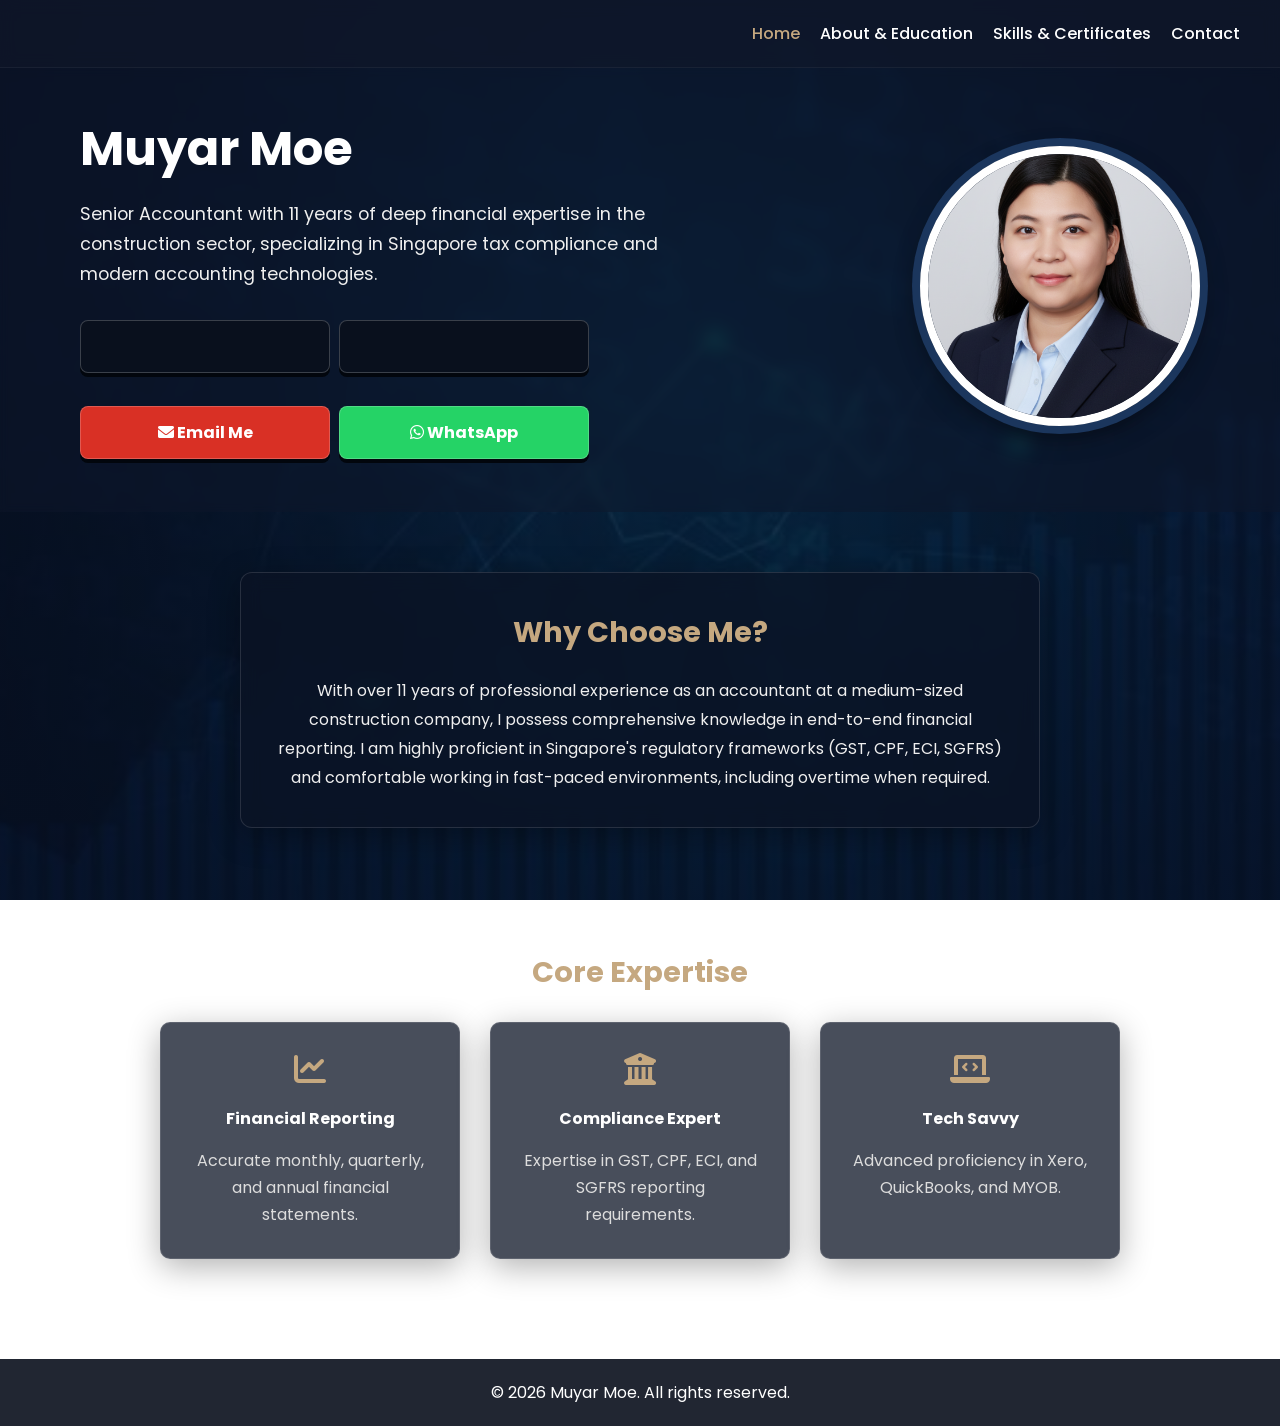
==== index.html @ dba0c088 "Update index.html" ====
<!DOCTYPE html>
<html lang="en">
<head>
    <meta charset="UTF-8">
    <meta name="viewport" content="width=device-width, initial-scale=1.0">
    <title>Muyar Moe | Senior Accountant</title>
    <link href="https://cdnjs.cloudflare.com/ajax/libs/font-awesome/6.0.0/css/all.min.css" rel="stylesheet">
    <link href="https://fonts.googleapis.com/css2?family=Poppins:wght@300;400;500;600;700&display=swap" rel="stylesheet">
    <style>
        :root { --deep-blue: #1B365D; --white: #FFFFFF; --text-dark: #2C3E50; --accent-gold: #C5A880; }
        * { margin: 0; padding: 0; box-sizing: border-box; font-family: 'Poppins', sans-serif; }
        
        /* နမူနာပုံစံတူ အလင်းအမှောင်နှင့် ဂရပ်လိုင်း ရေစာနောက်ခံ */
        body { 
            background-image: linear-gradient(rgba(6, 16, 30, 0.75), rgba(6, 16, 30, 0.85)), url('Logo/page.jpg');
            background-size: cover;
            background-position: center;
            background-attachment: fixed;
            min-height: 100vh;
            color: #ffffff; 
            line-height: 1.7; 
        }
        
        /* Navbar */
        .navbar { background: rgba(15, 23, 42, 0.8); padding: 20px 40px; display: flex; justify-content: flex-end; align-items: center; backdrop-filter: blur(8px); border-bottom: 1px solid rgba(255,255,255,0.05); }
        .nav-links { display: flex; gap: 20px; }
        .nav-links a { color: var(--white); text-decoration: none; font-weight: 500; transition: 0.3s; }
        .nav-links a:hover, .nav-links a.active { color: var(--accent-gold); }

        /* Hero Section */
        .hero { display: flex; align-items: center; justify-content: space-between; padding: 40px 80px; gap: 40px; background: rgba(15, 23, 42, 0.5); color: var(--white); flex-wrap: wrap; backdrop-filter: blur(4px); }
        .hero-text-side { flex: 1; min-width: 300px; }
        .hero-text-side h1 { font-size: 3rem; margin-bottom: 10px; }
        .hero-text-side p { font-size: 1.1rem; color: #EFEFEF; max-width: 600px; margin-bottom: 25px; }
        
        /* Profile Image Ring Effect */
        .profile-img-container img {
            width: 280px;
            height: 280px;
            object-fit: cover;
            border-radius: 50%;
            border: 8px solid #FFFFFF; 
            box-shadow: 0 0 0 8px #1B365D, 0 10px 25px rgba(0,0,0,0.5); 
        }

        /* 3D ခလုတ် ပုံစံ */
        .btn {
            display: inline-block;
            padding: 12px 20px;
            margin: 5px 5px 5px 0;
            background-color: #09101d;
            color: #ffffff !important;
            text-decoration: none;
            font-weight: bold;
            border-radius: 8px;
            border: 1px solid rgba(255,255,255,0.2);
            box-shadow: 0 4px 0 #02060d;
            text-align: center;
            transition: all 0.1s ease;
            width: 250px;
            overflow: hidden;
        }
        .btn:active {
            box-shadow: 0 1px 0 #02060d;
            transform: translateY(3px);
        }

        /* စာသားပြေးနေစေရန် Animation */
        .marquee {
            overflow: hidden;
            white-space: nowrap;
            width: 100%;
        }
        .marquee span {
            display: inline-block;
            padding-left: 100%;
            color: #ffffff;
            font-weight: bold;
            animation: marquee 8s linear infinite;
        }
        @keyframes marquee {
            0% { transform: translate(0, 0); }
            100% { transform: translate(-100%, 0); }
        }

        .section-padding { padding: 60px 20px; }
        
        /* Transparent Cards */
        .transparent-card { 
            background: rgba(11, 19, 36, 0.75); 
            backdrop-filter: blur(10px);
            border: 1px solid rgba(255, 255, 255, 0.12);
            box-shadow: 0 8px 32px rgba(0, 0, 0, 0.3);
            color: white;
        }

        /* Expertise Grid */
        .expertise-grid { display: flex; justify-content: center; gap: 30px; flex-wrap: wrap; max-width: 1100px; margin: 0 auto; }
        .expertise-card { padding: 30px; border-radius: 10px; width: 300px; text-align: center; }

        footer { text-align: center; padding: 20px; background: rgba(9, 15, 28, 0.9); color: white; margin-top: 40px; }
    </style>
</head>
<body>

    <nav class="navbar">
        <div class="nav-links">
            <a href="index.html" class="active">Home</a>
            <a href="about.html">About & Education</a>
            <a href="skills.html">Skills & Certificates</a>
            <a href="contact.html">Contact</a>
        </div>
    </nav>

    <div class="hero">
        <div class="hero-text-side">
            <h1>Muyar Moe</h1>
            <p>Senior Accountant with 11 years of deep financial expertise in the construction sector, specializing in Singapore tax compliance and modern accounting technologies.</p>
            
            <div>
                <a href="CV/Muyar Accountant Resume.pdf" class="btn" download>
                    <div class="marquee"><span>📥 DOWNLOAD MY RESUME</span></div>
                </a>
                <a href="CV/Muyar Cover Letter.pdf" class="btn" download>
                    <div class="marquee"><span>📄 DOWNLOAD MY COVER LETTER</span></div>
                </a>
            </div>

            <!-- Email & WhatsApp Buttons -->
            <div style="margin-top: 15px;">
                <a href="mailto:muyarmoe2714@gmail.com" class="btn" style="background-color: #d93025;"><i class="fas fa-envelope"></i> Email Me</a>
                <a href="https://wa.me/6585979328" target="_blank" class="btn" style="background-color: #25d366;"><i class="fab fa-whatsapp"></i> WhatsApp</a>
            </div>
        </div>
        
        <div class="profile-img-container">
            <img src="Logo/Muyar Profile.png" alt="Muyar Moe" class="profile-img-final">
        </div>
    </div>

    <!-- Summary Section -->
    <section class="section-padding" style="text-align: center;">
        <div class="transparent-card" style="max-width: 800px; margin: 0 auto; padding: 35px; border-radius: 12px;">
            <h3 style="color: var(--accent-gold); font-size: 1.8rem; margin-bottom: 20px;">Why Choose Me?</h3>
            <p style="color: #EFEFEF; line-height: 1.8;">
                With over 11 years of professional experience as an accountant at a medium-sized construction company, I possess comprehensive knowledge in end-to-end financial reporting. 
                I am highly proficient in Singapore's regulatory frameworks (GST, CPF, ECI, SGFRS) and comfortable working in fast-paced environments, including overtime when required.
            </p>
        </div>
    </section>

    <!-- Expertise Section -->
    <section class="section-padding">
        <h3 style="color: var(--accent-gold); font-size: 1.8rem; text-align: center; margin-bottom: 25px;">Core Expertise</h3>
        <div class="expertise-grid">
            <div class="expertise-card transparent-card">
                <i class="fas fa-chart-line" style="font-size: 2rem; color: var(--accent-gold);"></i>
                <h4 style="margin: 15px 0; color: #fff;">Financial Reporting</h4>
                <p style="color: #ddd;">Accurate monthly, quarterly, and annual financial statements.</p>
            </div>
            <div class="expertise-card transparent-card">
                <i class="fas fa-university" style="font-size: 2rem; color: var(--accent-gold);"></i>
                <h4 style="margin: 15px 0; color: #fff;">Compliance Expert</h4>
                <p style="color: #ddd;">Expertise in GST, CPF, ECI, and SGFRS reporting requirements.</p>
            </div>
            <div class="expertise-card transparent-card">
                <i class="fas fa-laptop-code" style="font-size: 2rem; color: var(--accent-gold);"></i>
                <h4 style="margin: 15px 0; color: #fff;">Tech Savvy</h4>
                <p style="color: #ddd;">Advanced proficiency in Xero, QuickBooks, and MYOB.</p>
            </div>
        </div>
    </section>

    <footer>
        <p>&copy; 2026 Muyar Moe. All rights reserved.</p>
    </footer>

</body>
</html>
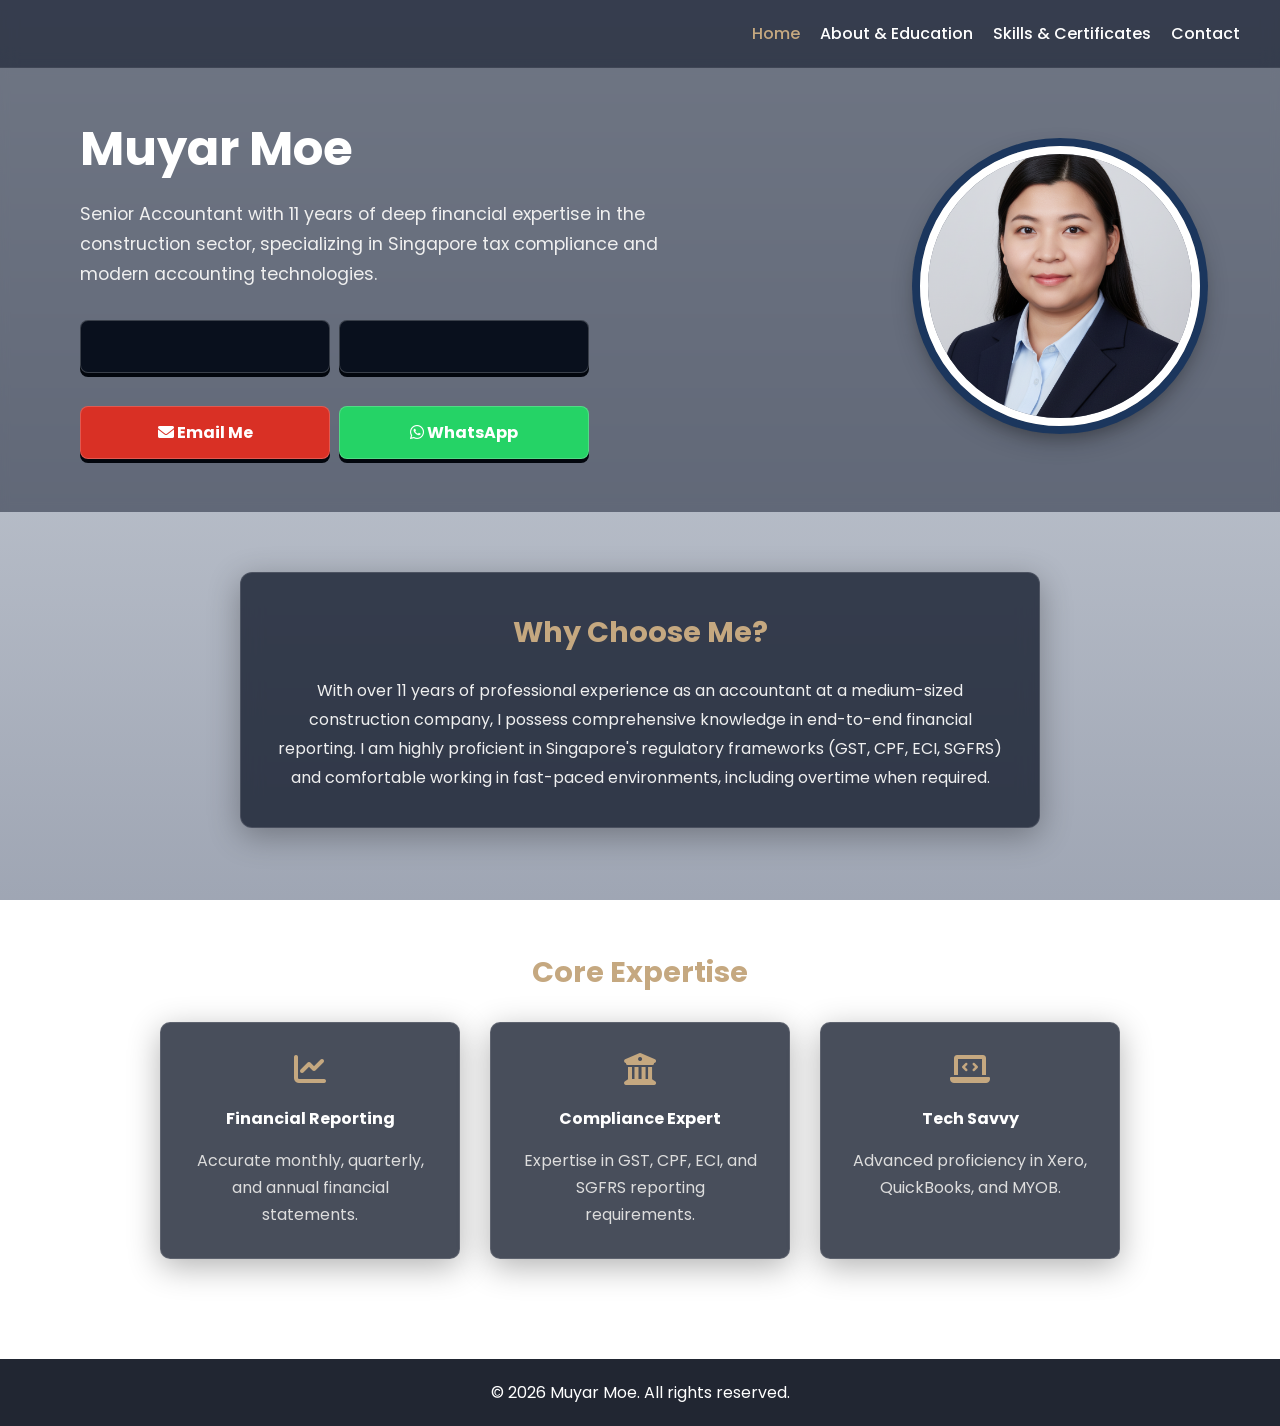
==== commit 25ff2294: "Update index.html" ====
--- a/index.html
+++ b/index.html
@@ -10,11 +10,11 @@
         :root { --deep-blue: #1B365D; --white: #FFFFFF; --text-dark: #2C3E50; --accent-gold: #C5A880; }
         * { margin: 0; padding: 0; box-sizing: border-box; font-family: 'Poppins', sans-serif; }
         
-        /* နမူနာပုံစံတူ အလင်းအမှောင်နှင့် ဂရပ်လိုင်း ရေစာနောက်ခံ */
-        body { 
-            background-image: linear-gradient(rgba(6, 16, 30, 0.75), rgba(6, 16, 30, 0.85)), url('Logo/page.jpg');
+       body { 
+            background-image: linear-gradient(rgba(27, 54, 93, 0.2), rgba(15, 32, 67, 0.4)), url('Logo/accounting-bg.jpg');
             background-size: cover;
             background-position: center;
+            background-repeat: no-repeat;
             background-attachment: fixed;
             min-height: 100vh;
             color: #ffffff; 
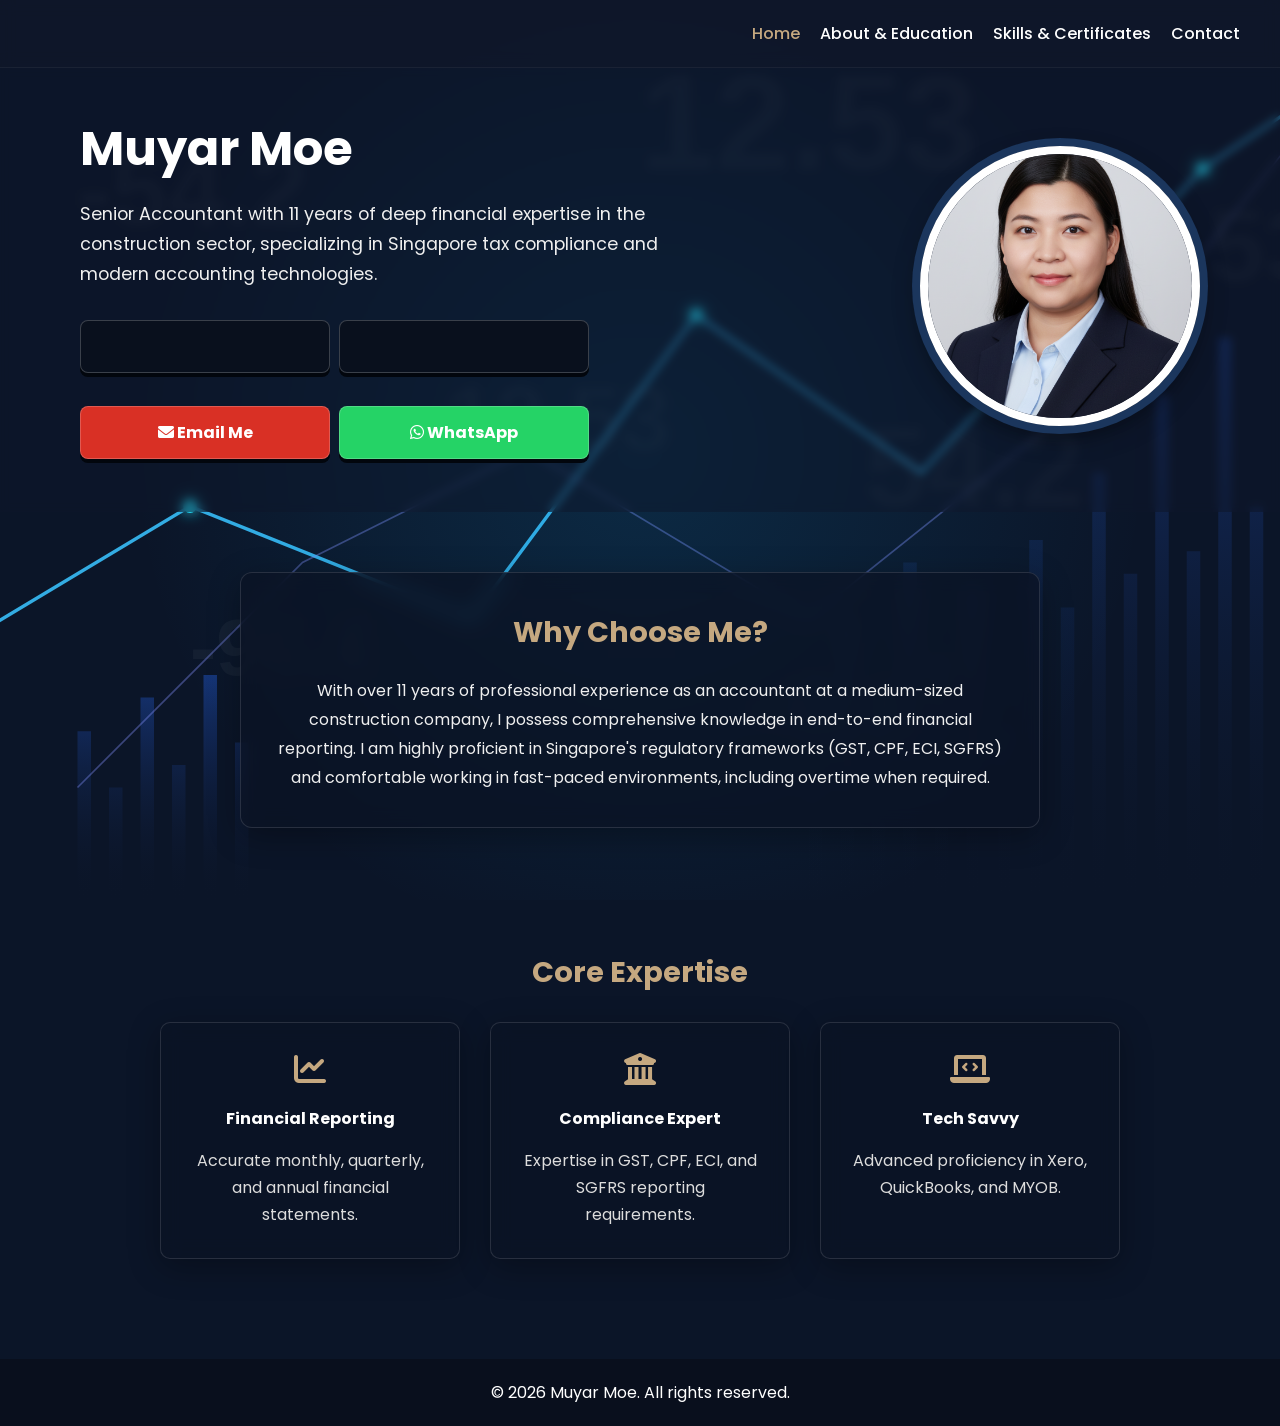
==== commit 4377b874: "Update index.html" ====
--- a/index.html
+++ b/index.html
@@ -10,8 +10,11 @@
         :root { --deep-blue: #1B365D; --white: #FFFFFF; --text-dark: #2C3E50; --accent-gold: #C5A880; }
         * { margin: 0; padding: 0; box-sizing: border-box; font-family: 'Poppins', sans-serif; }
         
-       body { 
-            background-image: linear-gradient(rgba(27, 54, 93, 0.2), rgba(15, 32, 67, 0.4)), url('Logo/accounting-bg.jpg');
+     body { 
+            background-color: #0b1528;
+            background-image: 
+                radial-gradient(circle at 50% 50%, rgba(14, 165, 233, 0.15) 0%, transparent 65%),
+                url("data:image/svg+xml,%3Csvg xmlns='http://www.w3.org/2000/svg' viewBox='0 0 1200 800' preserveAspectRatio='xMidYMid slice'%3E%3Cdefs%3E%3Cfilter id='glow' x='-20%25' y='-20%25' width='140%25' height='140%25'%3E%3CfeGaussianBlur stdDeviation='6' result='blur' /%3E%3CfeComposite in='SourceGraphic' in2='blur' operator='over' /%3E%3C/filter%3E%3ClinearGradient id='barGrad' x1='0' y1='0' x2='0' y2='1'%3E%3Cstop offset='0%25' stop-color='%232563eb' stop-opacity='0.4'/%3E%3Cstop offset='100%25' stop-color='%230f172a' stop-opacity='0'/%3E%3C/linearGradient%3E%3C/defs%3E%3C!-- Background Numbers --%3E%3Cg fill='%23ffffff' fill-opacity='0.04' font-family='sans-serif' font-weight='bold'%3E%3Ctext x='100' y='200' font-size='90'%3E-54.2%3C/text%3E%3Ctext x='600' y='150' font-size='120'%3E12.53%3C/text%3E%3Ctext x='400' y='400' font-size='80'%3E-12.53%3C/text%3E%3Ctext x='800' y='450' font-size='100'%3E54.2%3C/text%3E%3Ctext x='200' y='600' font-size='70'%3E-96.4%3C/text%3E%3Ctext x='950' y='250' font-size='90'%3E-12.53%3C/text%3E%3Ctext x='700' y='650' font-size='60'%3E-42.5%3C/text%3E%3C/g%3E%3C!-- Bar Charts --%3E%3Cpath d='M0 800 v-200 h12 v200 m16 0 v-250 h12 v250 m16 0 v-180 h12 v180 m16 0 v-300 h12 v300 m16 0 v-220 h12 v220 m16 0 v-280 h12 v280 m16 0 v-150 h12 v150 m16 0 v-320 h12 v320 m16 0 v-260 h12 v260 m16 0 v-380 h12 v380 m16 0 v-290 h12 v290 m16 0 v-450 h12 v450 m16 0 v-310 h12 v310 m16 0 v-500 h12 v500 m16 0 v-350 h12 v350 m16 0 v-550 h12 v550 m16 0 v-400 h12 v400' transform='translate(750, 0)' fill='url(%23barGrad)'/%3E%3Cpath d='M0 800 v-150 h12 v150 m16 0 v-100 h12 v100 m16 0 v-180 h12 v180 m16 0 v-120 h12 v120 m16 0 v-200 h12 v200 m16 0 v-140 h12 v140' transform='translate(100, 0)' fill='url(%23barGrad)'/%3E%3C!-- Line Charts --%3E%3Cpath d='M-50,600 L200,450 L450,550 L650,280 L850,420 L1100,150 L1250,50' fill='none' stroke='%2338bdf8' stroke-width='3' stroke-opacity='0.9'/%3E%3Cpath d='M100,700 L300,500 L500,400 L750,550 L1000,350 L1200,100' fill='none' stroke='%23818cf8' stroke-width='1.5' stroke-opacity='0.4'/%3E%3C!-- Glowing Nodes --%3E%3Cg filter='url(%23glow)' fill='%2322d3ee'%3E%3Ccircle cx='200' cy='450' r='6'/%3E%3Ccircle cx='650' cy='280' r='6'/%3E%3Ccircle cx='1100' cy='150' r='6'/%3E%3C/g%3E%3C/svg%3E");
             background-size: cover;
             background-position: center;
             background-repeat: no-repeat;
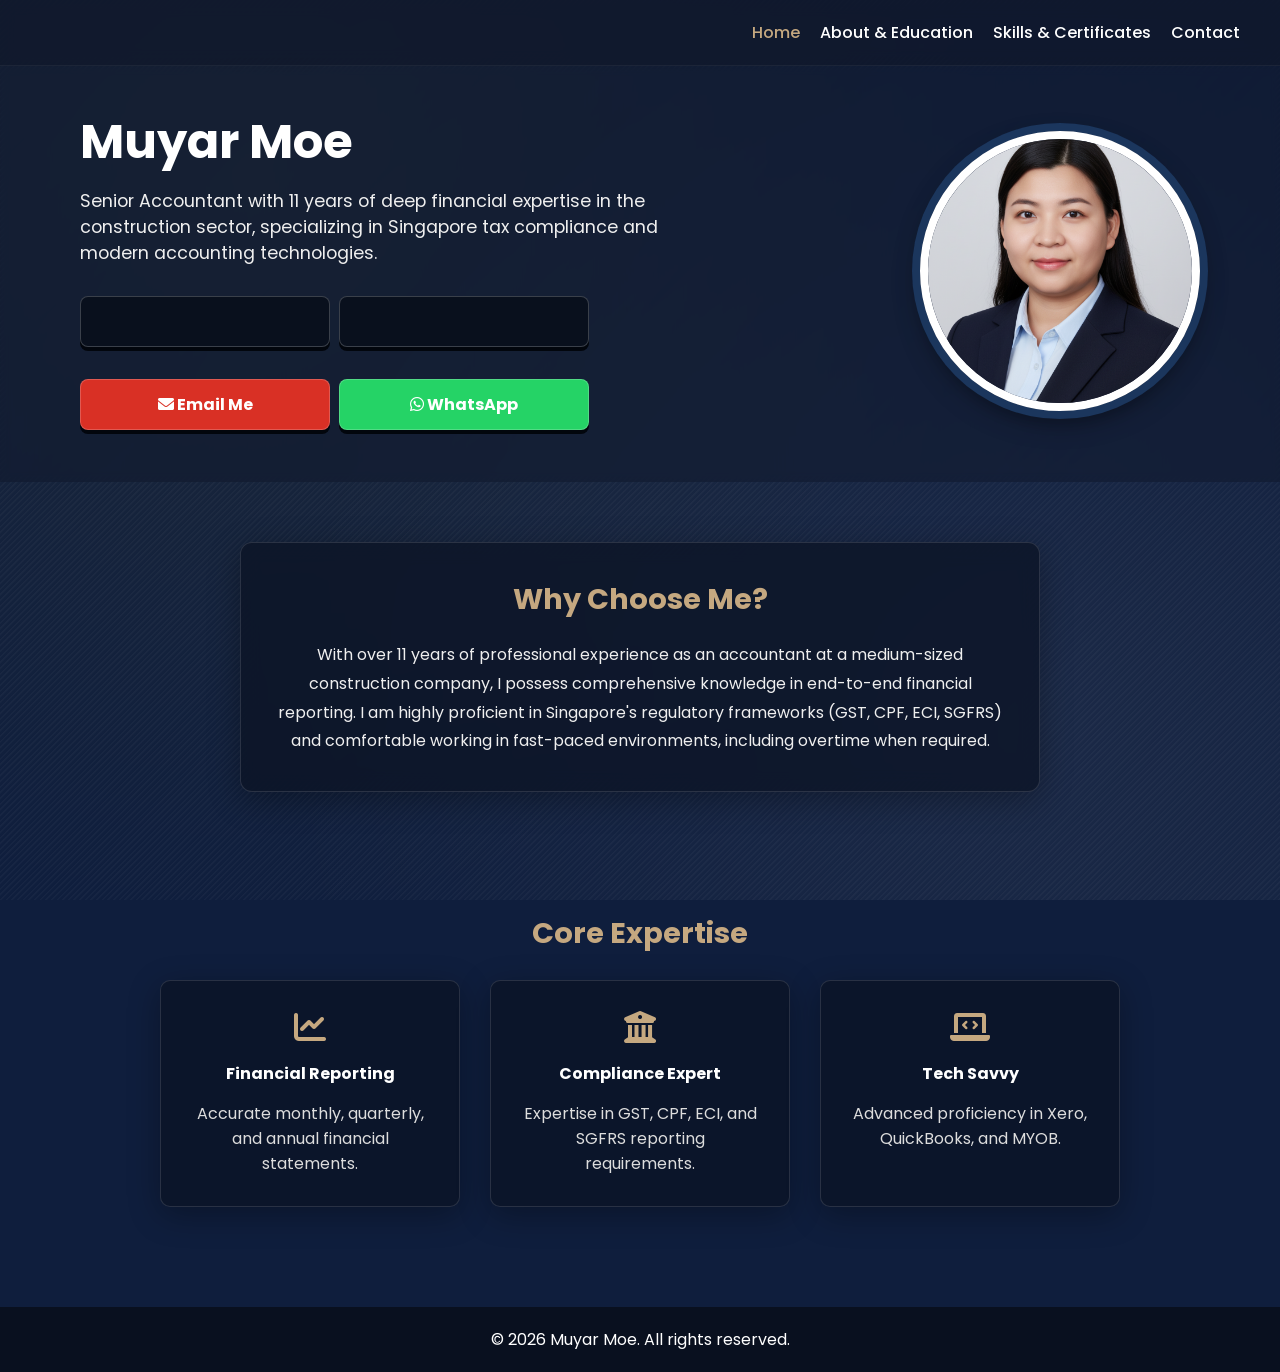
==== commit 38df40ed: "Update index.html" ====
--- a/index.html
+++ b/index.html
@@ -10,19 +10,17 @@
         :root { --deep-blue: #1B365D; --white: #FFFFFF; --text-dark: #2C3E50; --accent-gold: #C5A880; }
         * { margin: 0; padding: 0; box-sizing: border-box; font-family: 'Poppins', sans-serif; }
         
-     body { 
-            background-color: #0b1528;
-            background-image: 
-                radial-gradient(circle at 50% 50%, rgba(14, 165, 233, 0.15) 0%, transparent 65%),
-                url("data:image/svg+xml,%3Csvg xmlns='http://www.w3.org/2000/svg' viewBox='0 0 1200 800' preserveAspectRatio='xMidYMid slice'%3E%3Cdefs%3E%3Cfilter id='glow' x='-20%25' y='-20%25' width='140%25' height='140%25'%3E%3CfeGaussianBlur stdDeviation='6' result='blur' /%3E%3CfeComposite in='SourceGraphic' in2='blur' operator='over' /%3E%3C/filter%3E%3ClinearGradient id='barGrad' x1='0' y1='0' x2='0' y2='1'%3E%3Cstop offset='0%25' stop-color='%232563eb' stop-opacity='0.4'/%3E%3Cstop offset='100%25' stop-color='%230f172a' stop-opacity='0'/%3E%3C/linearGradient%3E%3C/defs%3E%3C!-- Background Numbers --%3E%3Cg fill='%23ffffff' fill-opacity='0.04' font-family='sans-serif' font-weight='bold'%3E%3Ctext x='100' y='200' font-size='90'%3E-54.2%3C/text%3E%3Ctext x='600' y='150' font-size='120'%3E12.53%3C/text%3E%3Ctext x='400' y='400' font-size='80'%3E-12.53%3C/text%3E%3Ctext x='800' y='450' font-size='100'%3E54.2%3C/text%3E%3Ctext x='200' y='600' font-size='70'%3E-96.4%3C/text%3E%3Ctext x='950' y='250' font-size='90'%3E-12.53%3C/text%3E%3Ctext x='700' y='650' font-size='60'%3E-42.5%3C/text%3E%3C/g%3E%3C!-- Bar Charts --%3E%3Cpath d='M0 800 v-200 h12 v200 m16 0 v-250 h12 v250 m16 0 v-180 h12 v180 m16 0 v-300 h12 v300 m16 0 v-220 h12 v220 m16 0 v-280 h12 v280 m16 0 v-150 h12 v150 m16 0 v-320 h12 v320 m16 0 v-260 h12 v260 m16 0 v-380 h12 v380 m16 0 v-290 h12 v290 m16 0 v-450 h12 v450 m16 0 v-310 h12 v310 m16 0 v-500 h12 v500 m16 0 v-350 h12 v350 m16 0 v-550 h12 v550 m16 0 v-400 h12 v400' transform='translate(750, 0)' fill='url(%23barGrad)'/%3E%3Cpath d='M0 800 v-150 h12 v150 m16 0 v-100 h12 v100 m16 0 v-180 h12 v180 m16 0 v-120 h12 v120 m16 0 v-200 h12 v200 m16 0 v-140 h12 v140' transform='translate(100, 0)' fill='url(%23barGrad)'/%3E%3C!-- Line Charts --%3E%3Cpath d='M-50,600 L200,450 L450,550 L650,280 L850,420 L1100,150 L1250,50' fill='none' stroke='%2338bdf8' stroke-width='3' stroke-opacity='0.9'/%3E%3Cpath d='M100,700 L300,500 L500,400 L750,550 L1000,350 L1200,100' fill='none' stroke='%23818cf8' stroke-width='1.5' stroke-opacity='0.4'/%3E%3C!-- Glowing Nodes --%3E%3Cg filter='url(%23glow)' fill='%2322d3ee'%3E%3Ccircle cx='200' cy='450' r='6'/%3E%3Ccircle cx='650' cy='280' r='6'/%3E%3Ccircle cx='1100' cy='150' r='6'/%3E%3C/g%3E%3C/svg%3E");
-            background-size: cover;
-            background-position: center;
-            background-repeat: no-repeat;
-            background-attachment: fixed;
-            min-height: 100vh;
-            color: #ffffff; 
-            line-height: 1.7; 
-        }
+body {
+  background-color: #0f1e3d;
+  background-image:
+    radial-gradient(circle at 20% 20%, rgba(255, 215, 0, 0.05) 0%, transparent 60%),
+    radial-gradient(circle at 80% 80%, rgba(255, 255, 255, 0.05) 0%, transparent 60%),
+    repeating-linear-gradient(135deg, rgba(255, 255, 255, 0.03) 0px, rgba(255, 255, 255, 0.03) 1px, transparent 2px, transparent 4px);
+  background-size: cover;
+  background-attachment: fixed;
+  color: #ffffff;
+}
+
         
         /* Navbar */
         .navbar { background: rgba(15, 23, 42, 0.8); padding: 20px 40px; display: flex; justify-content: flex-end; align-items: center; backdrop-filter: blur(8px); border-bottom: 1px solid rgba(255,255,255,0.05); }
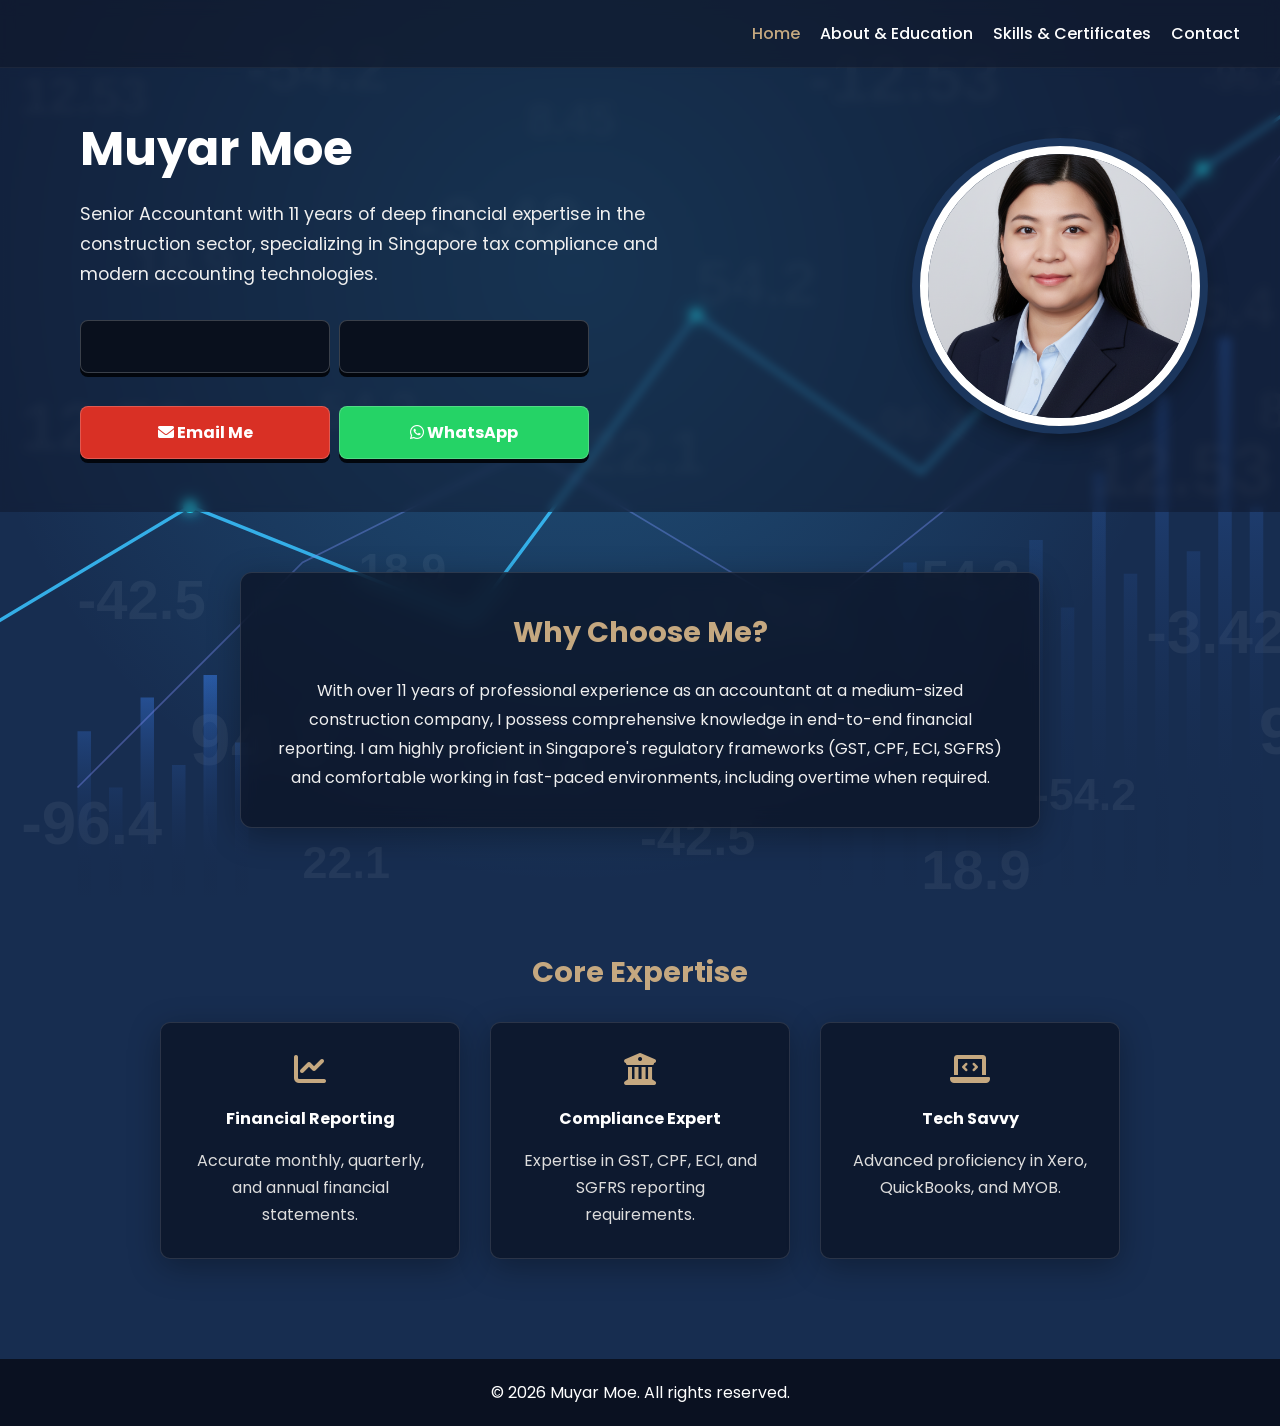
==== commit 4d3fd3ab: "Update index.html" ====
--- a/index.html
+++ b/index.html
@@ -9,18 +9,20 @@
     <style>
         :root { --deep-blue: #1B365D; --white: #FFFFFF; --text-dark: #2C3E50; --accent-gold: #C5A880; }
         * { margin: 0; padding: 0; box-sizing: border-box; font-family: 'Poppins', sans-serif; }
-        
-body {
-  background-color: #0f1e3d;
-  background-image:
-    radial-gradient(circle at 20% 20%, rgba(255, 215, 0, 0.05) 0%, transparent 60%),
-    radial-gradient(circle at 80% 80%, rgba(255, 255, 255, 0.05) 0%, transparent 60%),
-    repeating-linear-gradient(135deg, rgba(255, 255, 255, 0.03) 0px, rgba(255, 255, 255, 0.03) 1px, transparent 2px, transparent 4px);
-  background-size: cover;
-  background-attachment: fixed;
-  color: #ffffff;
-}
-
+/* ပိုလင်းသော နောက်ခံနှင့် Watermark များစွာပါဝင်သည့် Code ဖြင့်ရေးဆွဲထားသောဒီဇိုင်း */
+        body { 
+            background-color: #172d50; /* အရင်ကထက် ပိုလင်းသွားတဲ့ အပြာရင့်ရောင် */
+            background-image: 
+                radial-gradient(circle at 45% 30%, rgba(56, 189, 248, 0.25) 0%, transparent 65%),
+                url("data:image/svg+xml,%3Csvg xmlns='http://www.w3.org/2000/svg' viewBox='0 0 1200 800' preserveAspectRatio='xMidYMid slice'%3E%3Cdefs%3E%3Cfilter id='glow' x='-20%25' y='-20%25' width='140%25' height='140%25'%3E%3CfeGaussianBlur stdDeviation='6' result='blur' /%3E%3CfeComposite in='SourceGraphic' in2='blur' operator='over' /%3E%3C/filter%3E%3ClinearGradient id='barGrad' x1='0' y1='0' x2='0' y2='1'%3E%3Cstop offset='0%25' stop-color='%233b82f6' stop-opacity='0.5'/%3E%3Cstop offset='100%25' stop-color='%230f172a' stop-opacity='0'/%3E%3C/linearGradient%3E%3C/defs%3E%3C!-- 30 Watermark Numbers (Size reduced) --%3E%3Cg fill='%23ffffff' fill-opacity='0.06' font-family='sans-serif' font-weight='bold'%3E%3Ctext x='50' y='100' font-size='45'%3E12.53%3C/text%3E%3Ctext x='250' y='80' font-size='55'%3E-54.2%3C/text%3E%3Ctext x='500' y='120' font-size='40'%3E8.45%3C/text%3E%3Ctext x='750' y='90' font-size='60'%3E-12.53%3C/text%3E%3Ctext x='950' y='150' font-size='50'%3E42.5%3C/text%3E%3Ctext x='1100' y='80' font-size='35'%3E-96.4%3C/text%3E%3Ctext x='150' y='250' font-size='45'%3E18.9%3C/text%3E%3Ctext x='400' y='220' font-size='65'%3E-3.42%3C/text%3E%3Ctext x='650' y='270' font-size='55'%3E54.2%3C/text%3E%3Ctext x='850' y='240' font-size='40'%3E9.12%3C/text%3E%3Ctext x='1050' y='290' font-size='50'%3E-15.4%3C/text%3E%3Ctext x='50' y='400' font-size='60'%3E12.53%3C/text%3E%3Ctext x='300' y='380' font-size='45'%3E-54.2%3C/text%3E%3Ctext x='550' y='420' font-size='55'%3E22.1%3C/text%3E%3Ctext x='800' y='390' font-size='40'%3E-96.4%3C/text%3E%3Ctext x='1000' y='440' font-size='65'%3E12.53%3C/text%3E%3Ctext x='1150' y='380' font-size='45'%3E8.45%3C/text%3E%3Ctext x='100' y='550' font-size='50'%3E-42.5%3C/text%3E%3Ctext x='350' y='520' font-size='40'%3E18.9%3C/text%3E%3Ctext x='600' y='570' font-size='60'%3E-12.53%3C/text%3E%3Ctext x='850' y='530' font-size='45'%3E54.2%3C/text%3E%3Ctext x='1050' y='580' font-size='55'%3E-3.42%3C/text%3E%3Ctext x='200' y='680' font-size='65'%3E94.2%3C/text%3E%3Ctext x='450' y='700' font-size='45'%3E-15.4%3C/text%3E%3Ctext x='700' y='660' font-size='50'%3E12.53%3C/text%3E%3Ctext x='950' y='720' font-size='40'%3E-54.2%3C/text%3E%3Ctext x='1150' y='670' font-size='60'%3E9.12%3C/text%3E%3Ctext x='50' y='750' font-size='55'%3E-96.4%3C/text%3E%3Ctext x='300' y='780' font-size='40'%3E22.1%3C/text%3E%3Ctext x='600' y='760' font-size='45'%3E-42.5%3C/text%3E%3Ctext x='850' y='790' font-size='50'%3E18.9%3C/text%3E%3C/g%3E%3C!-- Bar Charts --%3E%3Cpath d='M0 800 v-200 h12 v200 m16 0 v-250 h12 v250 m16 0 v-180 h12 v180 m16 0 v-300 h12 v300 m16 0 v-220 h12 v220 m16 0 v-280 h12 v280 m16 0 v-150 h12 v150 m16 0 v-320 h12 v320 m16 0 v-260 h12 v260 m16 0 v-380 h12 v380 m16 0 v-290 h12 v290 m16 0 v-450 h12 v450 m16 0 v-310 h12 v310 m16 0 v-500 h12 v500 m16 0 v-350 h12 v350 m16 0 v-550 h12 v550 m16 0 v-400 h12 v400' transform='translate(750, 0)' fill='url(%23barGrad)'/%3E%3Cpath d='M0 800 v-150 h12 v150 m16 0 v-100 h12 v100 m16 0 v-180 h12 v180 m16 0 v-120 h12 v120 m16 0 v-200 h12 v200 m16 0 v-140 h12 v140' transform='translate(100, 0)' fill='url(%23barGrad)'/%3E%3C!-- Line Charts --%3E%3Cpath d='M-50,600 L200,450 L450,550 L650,280 L850,420 L1100,150 L1250,50' fill='none' stroke='%2338bdf8' stroke-width='3' stroke-opacity='0.9'/%3E%3Cpath d='M100,700 L300,500 L500,400 L750,550 L1000,350 L1200,100' fill='none' stroke='%23818cf8' stroke-width='1.5' stroke-opacity='0.4'/%3E%3C!-- Glowing Nodes --%3E%3Cg filter='url(%23glow)' fill='%2322d3ee'%3E%3Ccircle cx='200' cy='450' r='6'/%3E%3Ccircle cx='650' cy='280' r='6'/%3E%3Ccircle cx='1100' cy='150' r='6'/%3E%3C/g%3E%3C/svg%3E");
+            background-size: cover;
+            background-position: center;
+            background-repeat: no-repeat;
+            background-attachment: fixed;
+            min-height: 100vh;
+            color: #ffffff; 
+            line-height: 1.7; 
+        }
         
         /* Navbar */
         .navbar { background: rgba(15, 23, 42, 0.8); padding: 20px 40px; display: flex; justify-content: flex-end; align-items: center; backdrop-filter: blur(8px); border-bottom: 1px solid rgba(255,255,255,0.05); }
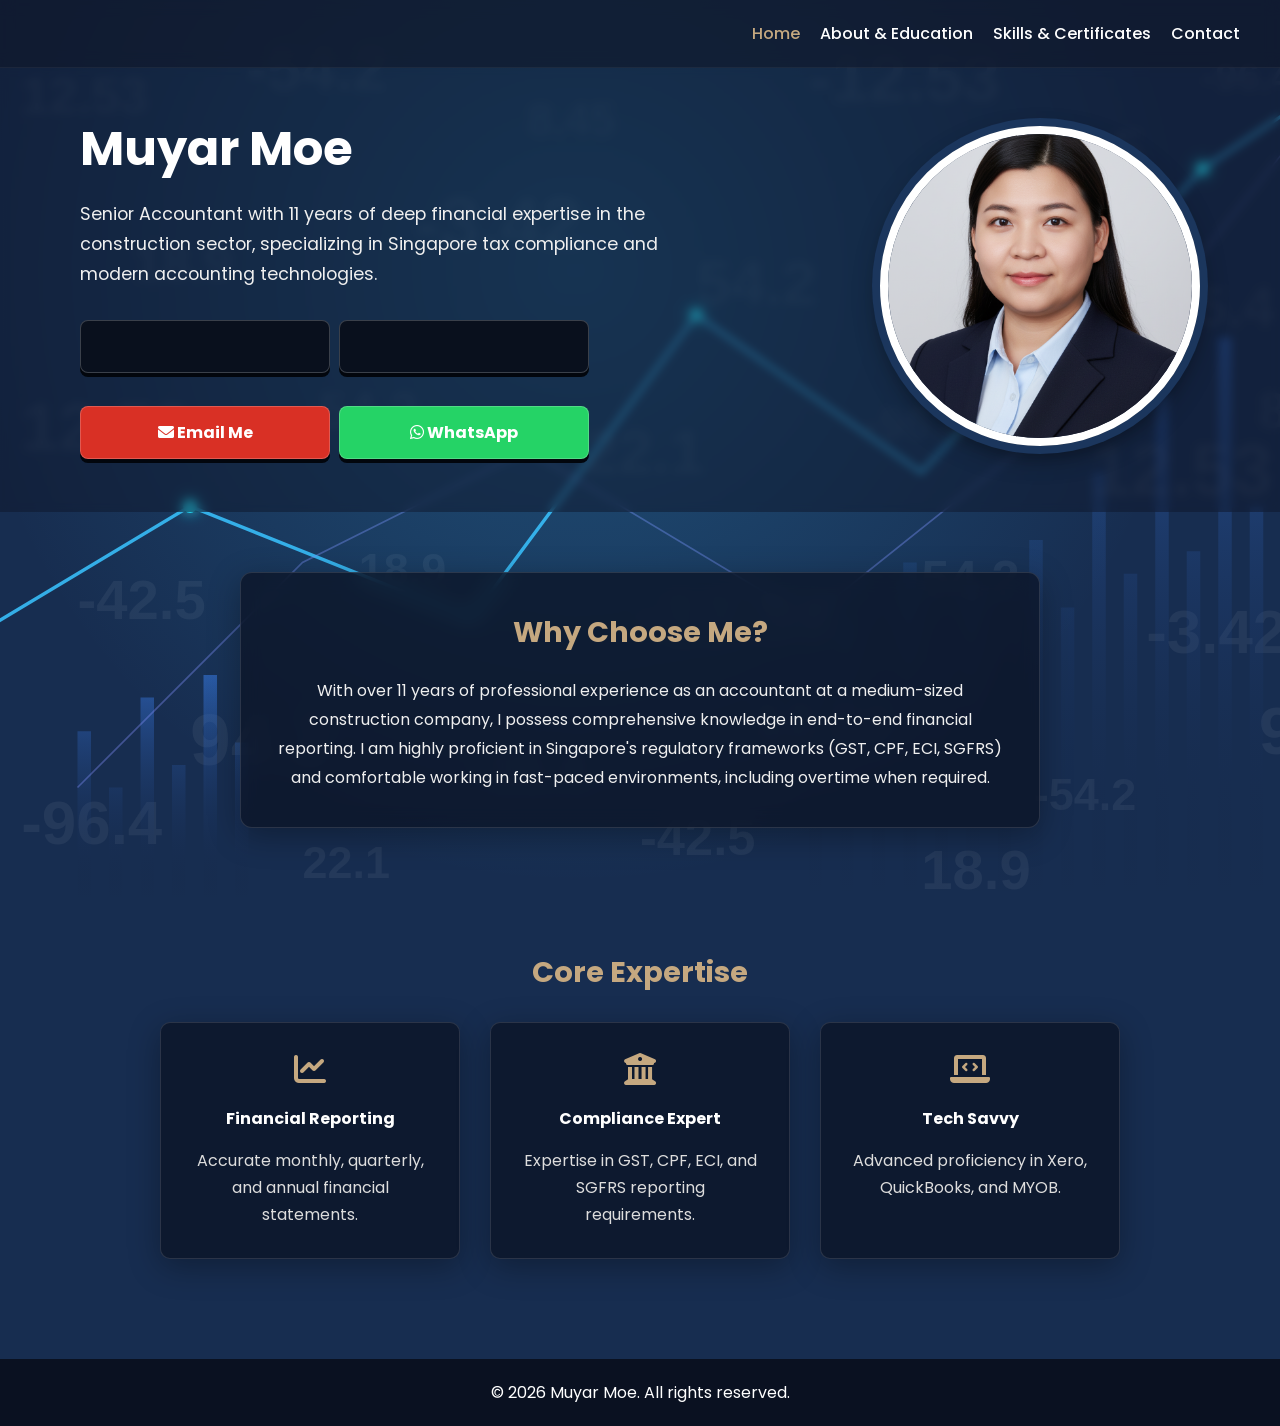
==== commit 1abdd10b: "Update index.html" ====
--- a/index.html
+++ b/index.html
@@ -38,8 +38,8 @@
         
         /* Profile Image Ring Effect */
         .profile-img-container img {
-            width: 280px;
-            height: 280px;
+            width: 320px;
+            height: 320px;
             object-fit: cover;
             border-radius: 50%;
             border: 8px solid #FFFFFF; 
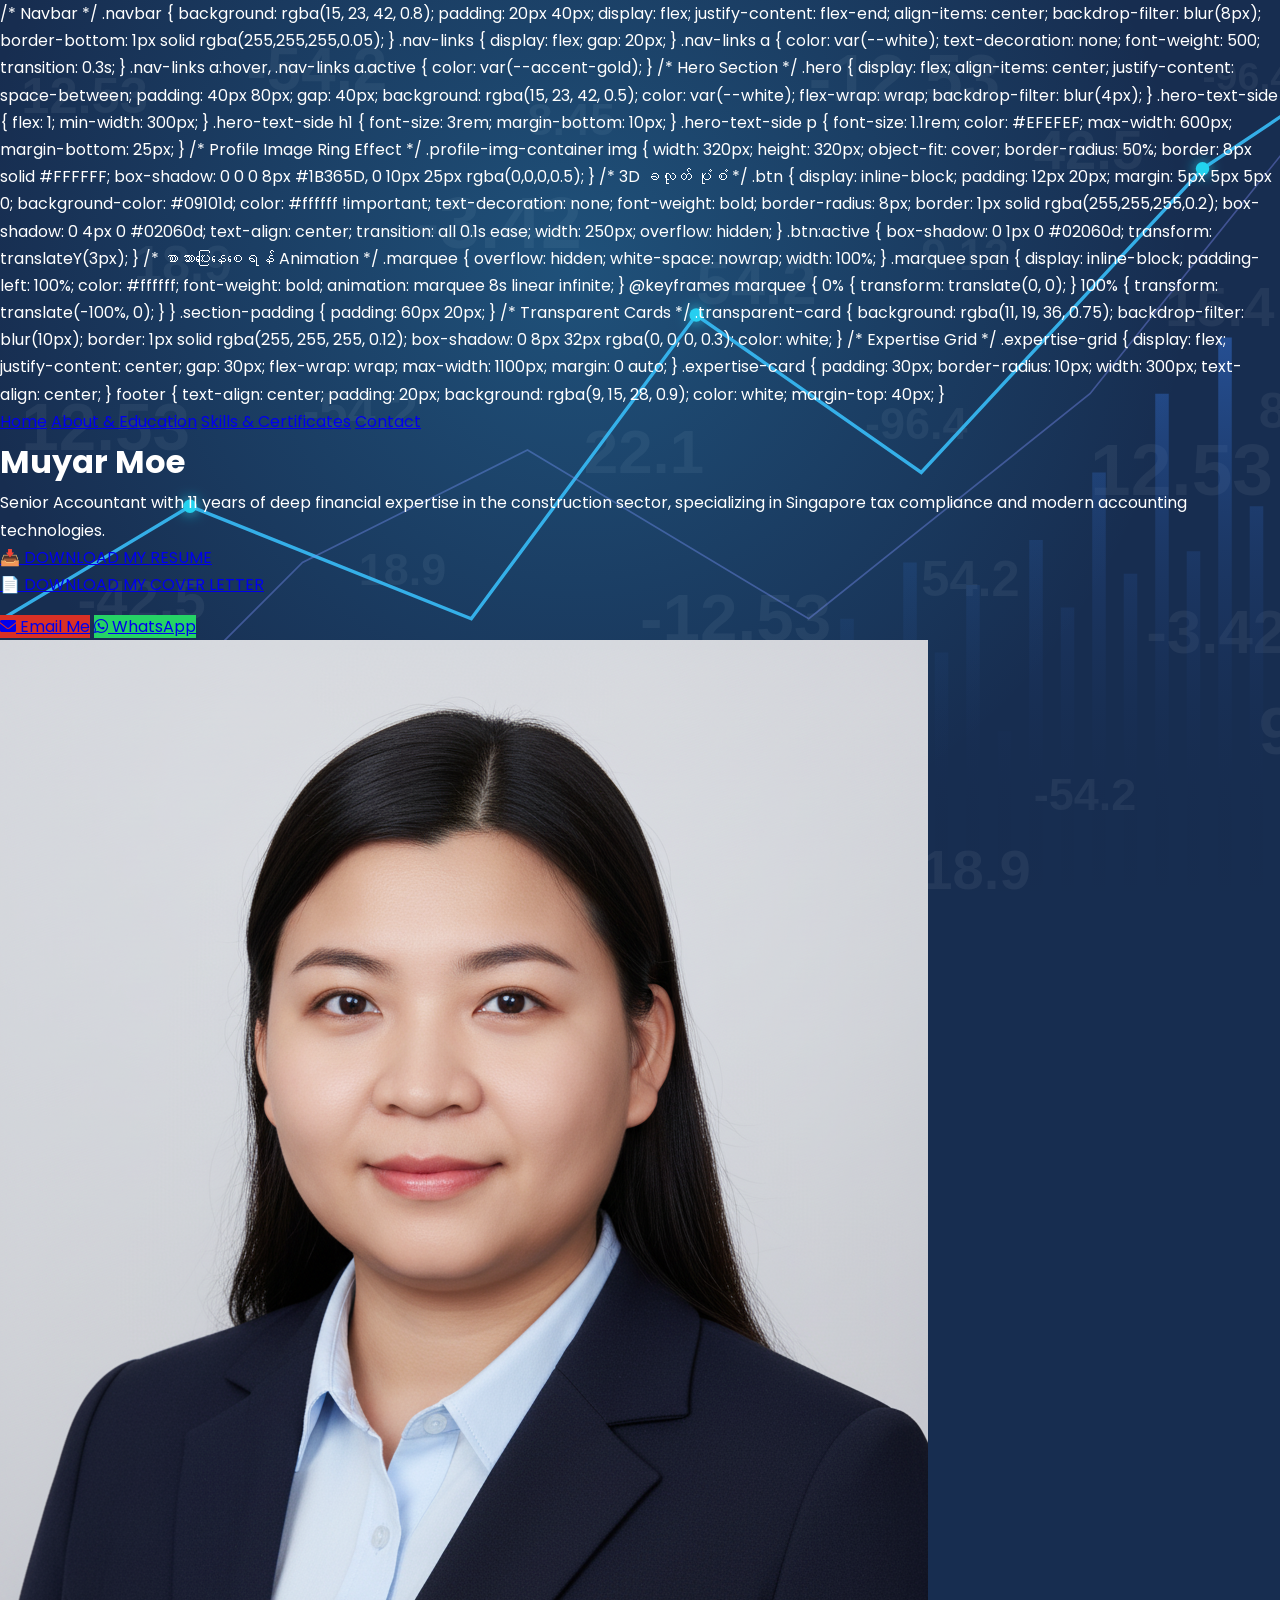
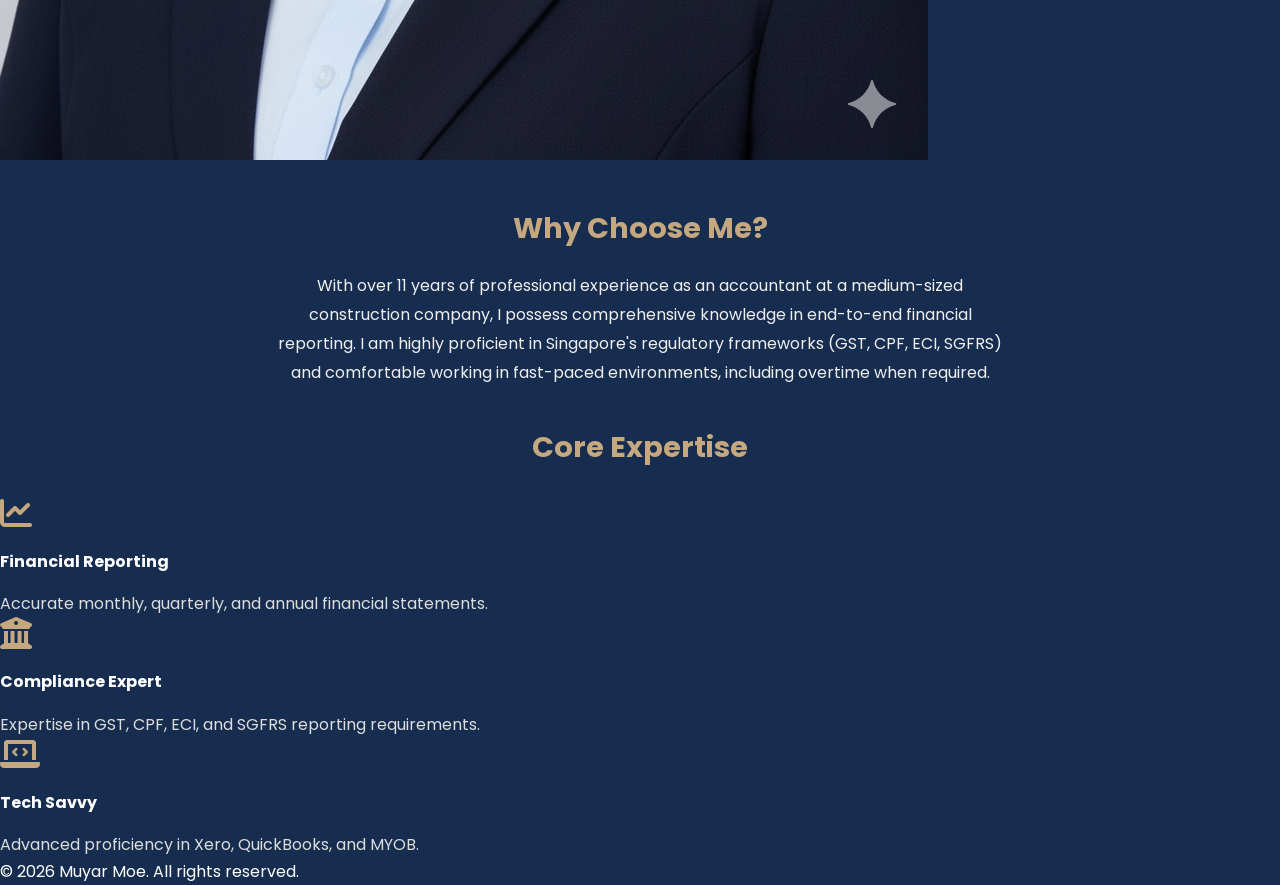
==== commit 526db1ec: "Update index.html" ====
--- a/index.html
+++ b/index.html
@@ -6,23 +6,7 @@
     <title>Muyar Moe | Senior Accountant</title>
     <link href="https://cdnjs.cloudflare.com/ajax/libs/font-awesome/6.0.0/css/all.min.css" rel="stylesheet">
     <link href="https://fonts.googleapis.com/css2?family=Poppins:wght@300;400;500;600;700&display=swap" rel="stylesheet">
-    <style>
-        :root { --deep-blue: #1B365D; --white: #FFFFFF; --text-dark: #2C3E50; --accent-gold: #C5A880; }
-        * { margin: 0; padding: 0; box-sizing: border-box; font-family: 'Poppins', sans-serif; }
-/* ပိုလင်းသော နောက်ခံနှင့် Watermark များစွာပါဝင်သည့် Code ဖြင့်ရေးဆွဲထားသောဒီဇိုင်း */
-        body { 
-            background-color: #172d50; /* အရင်ကထက် ပိုလင်းသွားတဲ့ အပြာရင့်ရောင် */
-            background-image: 
-                radial-gradient(circle at 45% 30%, rgba(56, 189, 248, 0.25) 0%, transparent 65%),
-                url("data:image/svg+xml,%3Csvg xmlns='http://www.w3.org/2000/svg' viewBox='0 0 1200 800' preserveAspectRatio='xMidYMid slice'%3E%3Cdefs%3E%3Cfilter id='glow' x='-20%25' y='-20%25' width='140%25' height='140%25'%3E%3CfeGaussianBlur stdDeviation='6' result='blur' /%3E%3CfeComposite in='SourceGraphic' in2='blur' operator='over' /%3E%3C/filter%3E%3ClinearGradient id='barGrad' x1='0' y1='0' x2='0' y2='1'%3E%3Cstop offset='0%25' stop-color='%233b82f6' stop-opacity='0.5'/%3E%3Cstop offset='100%25' stop-color='%230f172a' stop-opacity='0'/%3E%3C/linearGradient%3E%3C/defs%3E%3C!-- 30 Watermark Numbers (Size reduced) --%3E%3Cg fill='%23ffffff' fill-opacity='0.06' font-family='sans-serif' font-weight='bold'%3E%3Ctext x='50' y='100' font-size='45'%3E12.53%3C/text%3E%3Ctext x='250' y='80' font-size='55'%3E-54.2%3C/text%3E%3Ctext x='500' y='120' font-size='40'%3E8.45%3C/text%3E%3Ctext x='750' y='90' font-size='60'%3E-12.53%3C/text%3E%3Ctext x='950' y='150' font-size='50'%3E42.5%3C/text%3E%3Ctext x='1100' y='80' font-size='35'%3E-96.4%3C/text%3E%3Ctext x='150' y='250' font-size='45'%3E18.9%3C/text%3E%3Ctext x='400' y='220' font-size='65'%3E-3.42%3C/text%3E%3Ctext x='650' y='270' font-size='55'%3E54.2%3C/text%3E%3Ctext x='850' y='240' font-size='40'%3E9.12%3C/text%3E%3Ctext x='1050' y='290' font-size='50'%3E-15.4%3C/text%3E%3Ctext x='50' y='400' font-size='60'%3E12.53%3C/text%3E%3Ctext x='300' y='380' font-size='45'%3E-54.2%3C/text%3E%3Ctext x='550' y='420' font-size='55'%3E22.1%3C/text%3E%3Ctext x='800' y='390' font-size='40'%3E-96.4%3C/text%3E%3Ctext x='1000' y='440' font-size='65'%3E12.53%3C/text%3E%3Ctext x='1150' y='380' font-size='45'%3E8.45%3C/text%3E%3Ctext x='100' y='550' font-size='50'%3E-42.5%3C/text%3E%3Ctext x='350' y='520' font-size='40'%3E18.9%3C/text%3E%3Ctext x='600' y='570' font-size='60'%3E-12.53%3C/text%3E%3Ctext x='850' y='530' font-size='45'%3E54.2%3C/text%3E%3Ctext x='1050' y='580' font-size='55'%3E-3.42%3C/text%3E%3Ctext x='200' y='680' font-size='65'%3E94.2%3C/text%3E%3Ctext x='450' y='700' font-size='45'%3E-15.4%3C/text%3E%3Ctext x='700' y='660' font-size='50'%3E12.53%3C/text%3E%3Ctext x='950' y='720' font-size='40'%3E-54.2%3C/text%3E%3Ctext x='1150' y='670' font-size='60'%3E9.12%3C/text%3E%3Ctext x='50' y='750' font-size='55'%3E-96.4%3C/text%3E%3Ctext x='300' y='780' font-size='40'%3E22.1%3C/text%3E%3Ctext x='600' y='760' font-size='45'%3E-42.5%3C/text%3E%3Ctext x='850' y='790' font-size='50'%3E18.9%3C/text%3E%3C/g%3E%3C!-- Bar Charts --%3E%3Cpath d='M0 800 v-200 h12 v200 m16 0 v-250 h12 v250 m16 0 v-180 h12 v180 m16 0 v-300 h12 v300 m16 0 v-220 h12 v220 m16 0 v-280 h12 v280 m16 0 v-150 h12 v150 m16 0 v-320 h12 v320 m16 0 v-260 h12 v260 m16 0 v-380 h12 v380 m16 0 v-290 h12 v290 m16 0 v-450 h12 v450 m16 0 v-310 h12 v310 m16 0 v-500 h12 v500 m16 0 v-350 h12 v350 m16 0 v-550 h12 v550 m16 0 v-400 h12 v400' transform='translate(750, 0)' fill='url(%23barGrad)'/%3E%3Cpath d='M0 800 v-150 h12 v150 m16 0 v-100 h12 v100 m16 0 v-180 h12 v180 m16 0 v-120 h12 v120 m16 0 v-200 h12 v200 m16 0 v-140 h12 v140' transform='translate(100, 0)' fill='url(%23barGrad)'/%3E%3C!-- Line Charts --%3E%3Cpath d='M-50,600 L200,450 L450,550 L650,280 L850,420 L1100,150 L1250,50' fill='none' stroke='%2338bdf8' stroke-width='3' stroke-opacity='0.9'/%3E%3Cpath d='M100,700 L300,500 L500,400 L750,550 L1000,350 L1200,100' fill='none' stroke='%23818cf8' stroke-width='1.5' stroke-opacity='0.4'/%3E%3C!-- Glowing Nodes --%3E%3Cg filter='url(%23glow)' fill='%2322d3ee'%3E%3Ccircle cx='200' cy='450' r='6'/%3E%3Ccircle cx='650' cy='280' r='6'/%3E%3Ccircle cx='1100' cy='150' r='6'/%3E%3C/g%3E%3C/svg%3E");
-            background-size: cover;
-            background-position: center;
-            background-repeat: no-repeat;
-            background-attachment: fixed;
-            min-height: 100vh;
-            color: #ffffff; 
-            line-height: 1.7; 
-        }
+    <link rel="stylesheet" href="style.css">
         
         /* Navbar */
         .navbar { background: rgba(15, 23, 42, 0.8); padding: 20px 40px; display: flex; justify-content: flex-end; align-items: center; backdrop-filter: blur(8px); border-bottom: 1px solid rgba(255,255,255,0.05); }
--- a/style.css
+++ b/style.css
@@ -0,0 +1,28 @@
+:root { 
+    --deep-blue: #1B365D; 
+    --white: #FFFFFF; 
+    --text-dark: #2C3E50; 
+    --accent-gold: #C5A880; 
+}
+
+* { 
+    margin: 0; 
+    padding: 0; 
+    box-sizing: border-box; 
+    font-family: 'Poppins', sans-serif; 
+}
+
+/* Page တိုင်းမှာ အလိုအလျောက်ပေါ်မည့် နောက်ခံဒီဇိုင်း */
+body { 
+    background-color: #172d50;
+    background-image: 
+        radial-gradient(circle at 45% 30%, rgba(56, 189, 248, 0.25) 0%, transparent 65%),
+        url("data:image/svg+xml,%3Csvg xmlns='http://www.w3.org/2000/svg' viewBox='0 0 1200 800' preserveAspectRatio='xMidYMid slice'%3E%3Cdefs%3E%3Cfilter id='glow' x='-20%25' y='-20%25' width='140%25' height='140%25'%3E%3CfeGaussianBlur stdDeviation='6' result='blur' /%3E%3CfeComposite in='SourceGraphic' in2='blur' operator='over' /%3E%3C/filter%3E%3ClinearGradient id='barGrad' x1='0' y1='0' x2='0' y2='1'%3E%3Cstop offset='0%25' stop-color='%233b82f6' stop-opacity='0.5'/%3E%3Cstop offset='100%25' stop-color='%230f172a' stop-opacity='0'/%3E%3C/linearGradient%3E%3C/defs%3E%3C!-- 30 Watermark Numbers --%3E%3Cg fill='%23ffffff' fill-opacity='0.06' font-family='sans-serif' font-weight='bold'%3E%3Ctext x='50' y='100' font-size='45'%3E12.53%3C/text%3E%3Ctext x='250' y='80' font-size='55'%3E-54.2%3C/text%3E%3Ctext x='500' y='120' font-size='40'%3E8.45%3C/text%3E%3Ctext x='750' y='90' font-size='60'%3E-12.53%3C/text%3E%3Ctext x='950' y='150' font-size='50'%3E42.5%3C/text%3E%3Ctext x='1100' y='80' font-size='35'%3E-96.4%3C/text%3E%3Ctext x='150' y='250' font-size='45'%3E18.9%3C/text%3E%3Ctext x='400' y='220' font-size='65'%3E-3.42%3C/text%3E%3Ctext x='650' y='270' font-size='55'%3E54.2%3C/text%3E%3Ctext x='850' y='240' font-size='40'%3E9.12%3C/text%3E%3Ctext x='1050' y='290' font-size='50'%3E-15.4%3C/text%3E%3Ctext x='50' y='400' font-size='60'%3E12.53%3C/text%3E%3Ctext x='300' y='380' font-size='45'%3E-54.2%3C/text%3E%3Ctext x='550' y='420' font-size='55'%3E22.1%3C/text%3E%3Ctext x='800' y='390' font-size='40'%3E-96.4%3C/text%3E%3Ctext x='1000' y='440' font-size='65'%3E12.53%3C/text%3E%3Ctext x='1150' y='380' font-size='45'%3E8.45%3C/text%3E%3Ctext x='100' y='550' font-size='50'%3E-42.5%3C/text%3E%3Ctext x='350' y='520' font-size='40'%3E18.9%3C/text%3E%3Ctext x='600' y='570' font-size='60'%3E-12.53%3C/text%3E%3Ctext x='850' y='530' font-size='45'%3E54.2%3C/text%3E%3Ctext x='1050' y='580' font-size='55'%3E-3.42%3C/text%3E%3Ctext x='200' y='680' font-size='65'%3E94.2%3C/text%3E%3Ctext x='450' y='700' font-size='45'%3E-15.4%3C/text%3E%3Ctext x='700' y='660' font-size='50'%3E12.53%3C/text%3E%3Ctext x='950' y='720' font-size='40'%3E-54.2%3C/text%3E%3Ctext x='1150' y='670' font-size='60'%3E9.12%3C/text%3E%3Ctext x='50' y='750' font-size='55'%3E-96.4%3C/text%3E%3Ctext x='300' y='780' font-size='40'%3E22.1%3C/text%3E%3Ctext x='600' y='760' font-size='45'%3E-42.5%3C/text%3E%3Ctext x='850' y='790' font-size='50'%3E18.9%3C/text%3E%3C/g%3E%3C!-- Bar Charts --%3E%3Cpath d='M0 800 v-200 h12 v200 m16 0 v-250 h12 v250 m16 0 v-180 h12 v180 m16 0 v-300 h12 v300 m16 0 v-220 h12 v220 m16 0 v-280 h12 v280 m16 0 v-150 h12 v150 m16 0 v-320 h12 v320 m16 0 v-260 h12 v260 m16 0 v-380 h12 v380 m16 0 v-290 h12 v290 m16 0 v-450 h12 v450 m16 0 v-310 h12 v310 m16 0 v-500 h12 v500 m16 0 v-350 h12 v350 m16 0 v-550 h12 v550 m16 0 v-400 h12 v400' transform='translate(750, 0)' fill='url(%23barGrad)'/%3E%3Cpath d='M0 800 v-150 h12 v150 m16 0 v-100 h12 v100 m16 0 v-180 h12 v180 m16 0 v-120 h12 v120 m16 0 v-200 h12 v200 m16 0 v-140 h12 v140' transform='translate(100, 0)' fill='url(%23barGrad)'/%3E%3C!-- Line Charts --%3E%3Cpath d='M-50,600 L200,450 L450,550 L650,280 L850,420 L1100,150 L1250,50' fill='none' stroke='%2338bdf8' stroke-width='3' stroke-opacity='0.9'/%3E%3Cpath d='M100,700 L300,500 L500,400 L750,550 L1000,350 L1200,100' fill='none' stroke='%23818cf8' stroke-width='1.5' stroke-opacity='0.4'/%3E%3C!-- Glowing Nodes --%3E%3Cg filter='url(%23glow)' fill='%2322d3ee'%3E%3Ccircle cx='200' cy='450' r='6'/%3E%3Ccircle cx='650' cy='280' r='6'/%3E%3Ccircle cx='1100' cy='150' r='6'/%3E%3C/g%3E%3C/svg%3E");
+    background-size: cover;
+    background-position: center;
+    background-repeat: no-repeat;
+    background-attachment: fixed;
+    min-height: 100vh;
+    color: #ffffff; 
+    line-height: 1.7; 
+}
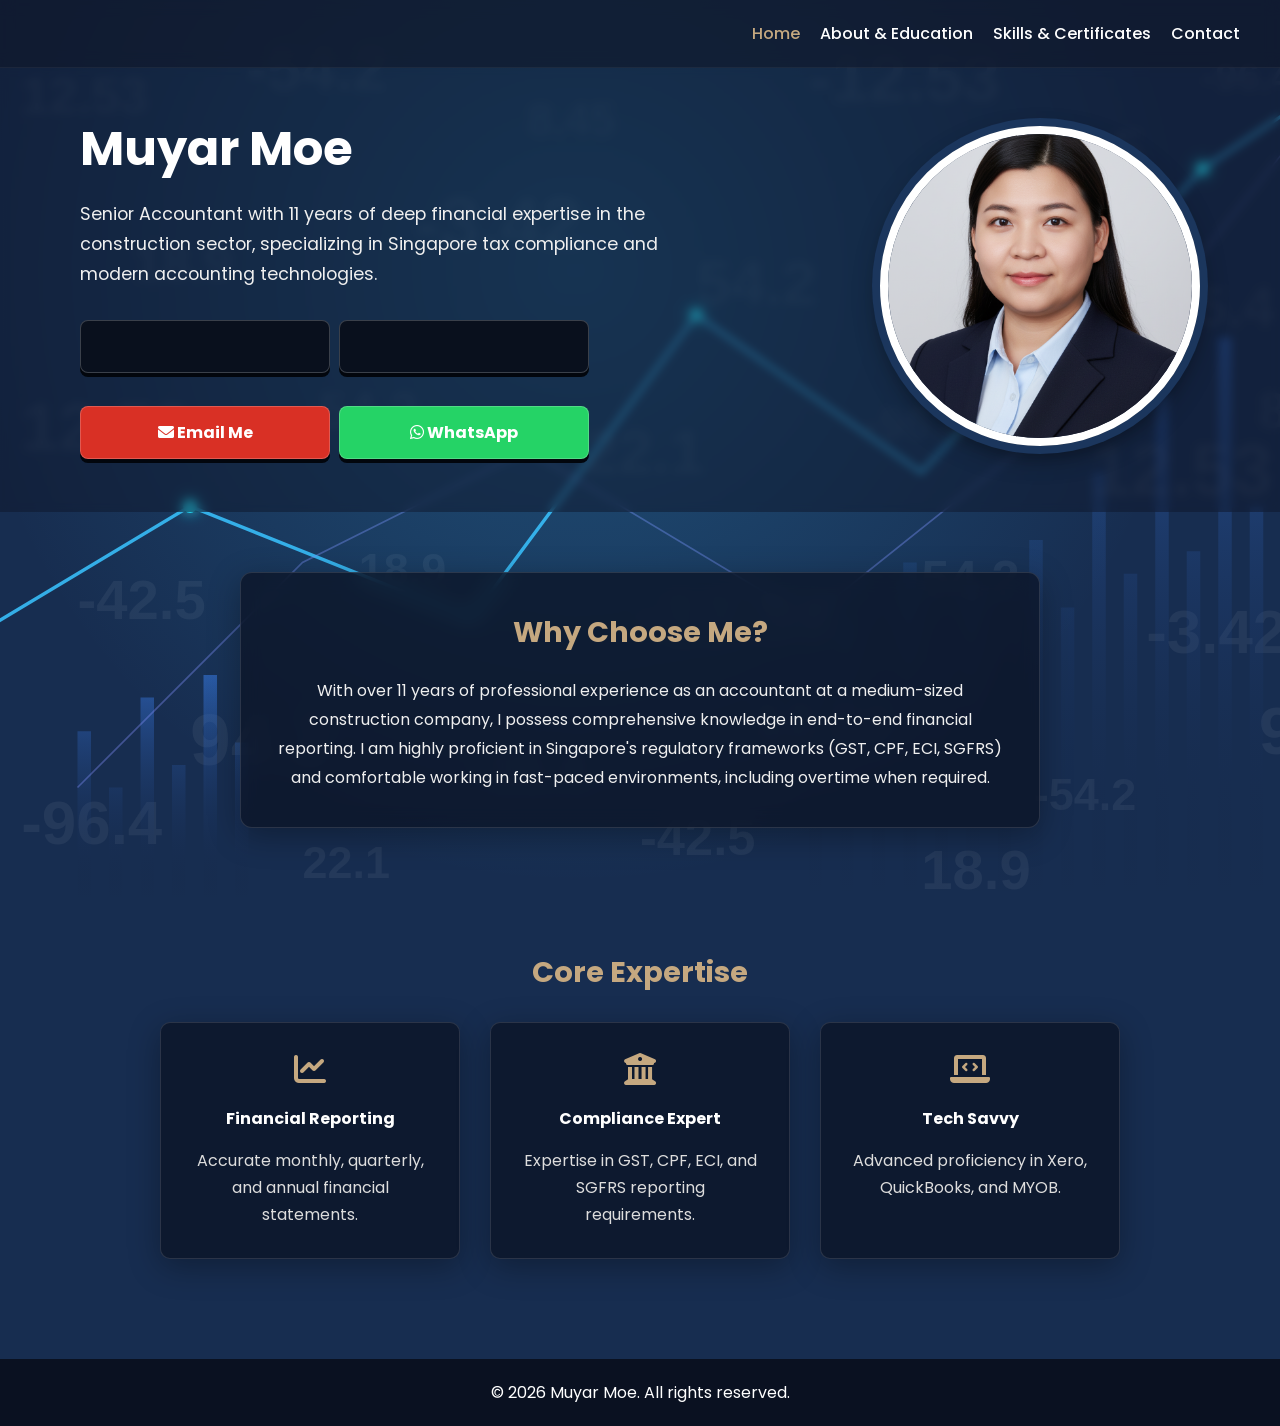
==== commit 3132d6f5: "Update index.html" ====
--- a/index.html
+++ b/index.html
@@ -6,8 +6,23 @@
     <title>Muyar Moe | Senior Accountant</title>
     <link href="https://cdnjs.cloudflare.com/ajax/libs/font-awesome/6.0.0/css/all.min.css" rel="stylesheet">
     <link href="https://fonts.googleapis.com/css2?family=Poppins:wght@300;400;500;600;700&display=swap" rel="stylesheet">
-    <link rel="stylesheet" href="style.css">
-        
+   <style>
+        :root { --deep-blue: #1B365D; --white: #FFFFFF; --text-dark: #2C3E50; --accent-gold: #C5A880; }
+        * { margin: 0; padding: 0; box-sizing: border-box; font-family: 'Poppins', sans-serif; }
+/* ပိုလင်းသော နောက်ခံနှင့် Watermark များစွာပါဝင်သည့် Code ဖြင့်ရေးဆွဲထားသောဒီဇိုင်း */
+        body { 
+            background-color: #172d50; /* အရင်ကထက် ပိုလင်းသွားတဲ့ အပြာရင့်ရောင် */
+            background-image: 
+                radial-gradient(circle at 45% 30%, rgba(56, 189, 248, 0.25) 0%, transparent 65%),
+                url("data:image/svg+xml,%3Csvg xmlns='http://www.w3.org/2000/svg' viewBox='0 0 1200 800' preserveAspectRatio='xMidYMid slice'%3E%3Cdefs%3E%3Cfilter id='glow' x='-20%25' y='-20%25' width='140%25' height='140%25'%3E%3CfeGaussianBlur stdDeviation='6' result='blur' /%3E%3CfeComposite in='SourceGraphic' in2='blur' operator='over' /%3E%3C/filter%3E%3ClinearGradient id='barGrad' x1='0' y1='0' x2='0' y2='1'%3E%3Cstop offset='0%25' stop-color='%233b82f6' stop-opacity='0.5'/%3E%3Cstop offset='100%25' stop-color='%230f172a' stop-opacity='0'/%3E%3C/linearGradient%3E%3C/defs%3E%3C!-- 30 Watermark Numbers (Size reduced) --%3E%3Cg fill='%23ffffff' fill-opacity='0.06' font-family='sans-serif' font-weight='bold'%3E%3Ctext x='50' y='100' font-size='45'%3E12.53%3C/text%3E%3Ctext x='250' y='80' font-size='55'%3E-54.2%3C/text%3E%3Ctext x='500' y='120' font-size='40'%3E8.45%3C/text%3E%3Ctext x='750' y='90' font-size='60'%3E-12.53%3C/text%3E%3Ctext x='950' y='150' font-size='50'%3E42.5%3C/text%3E%3Ctext x='1100' y='80' font-size='35'%3E-96.4%3C/text%3E%3Ctext x='150' y='250' font-size='45'%3E18.9%3C/text%3E%3Ctext x='400' y='220' font-size='65'%3E-3.42%3C/text%3E%3Ctext x='650' y='270' font-size='55'%3E54.2%3C/text%3E%3Ctext x='850' y='240' font-size='40'%3E9.12%3C/text%3E%3Ctext x='1050' y='290' font-size='50'%3E-15.4%3C/text%3E%3Ctext x='50' y='400' font-size='60'%3E12.53%3C/text%3E%3Ctext x='300' y='380' font-size='45'%3E-54.2%3C/text%3E%3Ctext x='550' y='420' font-size='55'%3E22.1%3C/text%3E%3Ctext x='800' y='390' font-size='40'%3E-96.4%3C/text%3E%3Ctext x='1000' y='440' font-size='65'%3E12.53%3C/text%3E%3Ctext x='1150' y='380' font-size='45'%3E8.45%3C/text%3E%3Ctext x='100' y='550' font-size='50'%3E-42.5%3C/text%3E%3Ctext x='350' y='520' font-size='40'%3E18.9%3C/text%3E%3Ctext x='600' y='570' font-size='60'%3E-12.53%3C/text%3E%3Ctext x='850' y='530' font-size='45'%3E54.2%3C/text%3E%3Ctext x='1050' y='580' font-size='55'%3E-3.42%3C/text%3E%3Ctext x='200' y='680' font-size='65'%3E94.2%3C/text%3E%3Ctext x='450' y='700' font-size='45'%3E-15.4%3C/text%3E%3Ctext x='700' y='660' font-size='50'%3E12.53%3C/text%3E%3Ctext x='950' y='720' font-size='40'%3E-54.2%3C/text%3E%3Ctext x='1150' y='670' font-size='60'%3E9.12%3C/text%3E%3Ctext x='50' y='750' font-size='55'%3E-96.4%3C/text%3E%3Ctext x='300' y='780' font-size='40'%3E22.1%3C/text%3E%3Ctext x='600' y='760' font-size='45'%3E-42.5%3C/text%3E%3Ctext x='850' y='790' font-size='50'%3E18.9%3C/text%3E%3C/g%3E%3C!-- Bar Charts --%3E%3Cpath d='M0 800 v-200 h12 v200 m16 0 v-250 h12 v250 m16 0 v-180 h12 v180 m16 0 v-300 h12 v300 m16 0 v-220 h12 v220 m16 0 v-280 h12 v280 m16 0 v-150 h12 v150 m16 0 v-320 h12 v320 m16 0 v-260 h12 v260 m16 0 v-380 h12 v380 m16 0 v-290 h12 v290 m16 0 v-450 h12 v450 m16 0 v-310 h12 v310 m16 0 v-500 h12 v500 m16 0 v-350 h12 v350 m16 0 v-550 h12 v550 m16 0 v-400 h12 v400' transform='translate(750, 0)' fill='url(%23barGrad)'/%3E%3Cpath d='M0 800 v-150 h12 v150 m16 0 v-100 h12 v100 m16 0 v-180 h12 v180 m16 0 v-120 h12 v120 m16 0 v-200 h12 v200 m16 0 v-140 h12 v140' transform='translate(100, 0)' fill='url(%23barGrad)'/%3E%3C!-- Line Charts --%3E%3Cpath d='M-50,600 L200,450 L450,550 L650,280 L850,420 L1100,150 L1250,50' fill='none' stroke='%2338bdf8' stroke-width='3' stroke-opacity='0.9'/%3E%3Cpath d='M100,700 L300,500 L500,400 L750,550 L1000,350 L1200,100' fill='none' stroke='%23818cf8' stroke-width='1.5' stroke-opacity='0.4'/%3E%3C!-- Glowing Nodes --%3E%3Cg filter='url(%23glow)' fill='%2322d3ee'%3E%3Ccircle cx='200' cy='450' r='6'/%3E%3Ccircle cx='650' cy='280' r='6'/%3E%3Ccircle cx='1100' cy='150' r='6'/%3E%3C/g%3E%3C/svg%3E");
+            background-size: cover;
+            background-position: center;
+            background-repeat: no-repeat;
+            background-attachment: fixed;
+            min-height: 100vh;
+            color: #ffffff; 
+            line-height: 1.7; 
+        }       
         /* Navbar */
         .navbar { background: rgba(15, 23, 42, 0.8); padding: 20px 40px; display: flex; justify-content: flex-end; align-items: center; backdrop-filter: blur(8px); border-bottom: 1px solid rgba(255,255,255,0.05); }
         .nav-links { display: flex; gap: 20px; }
